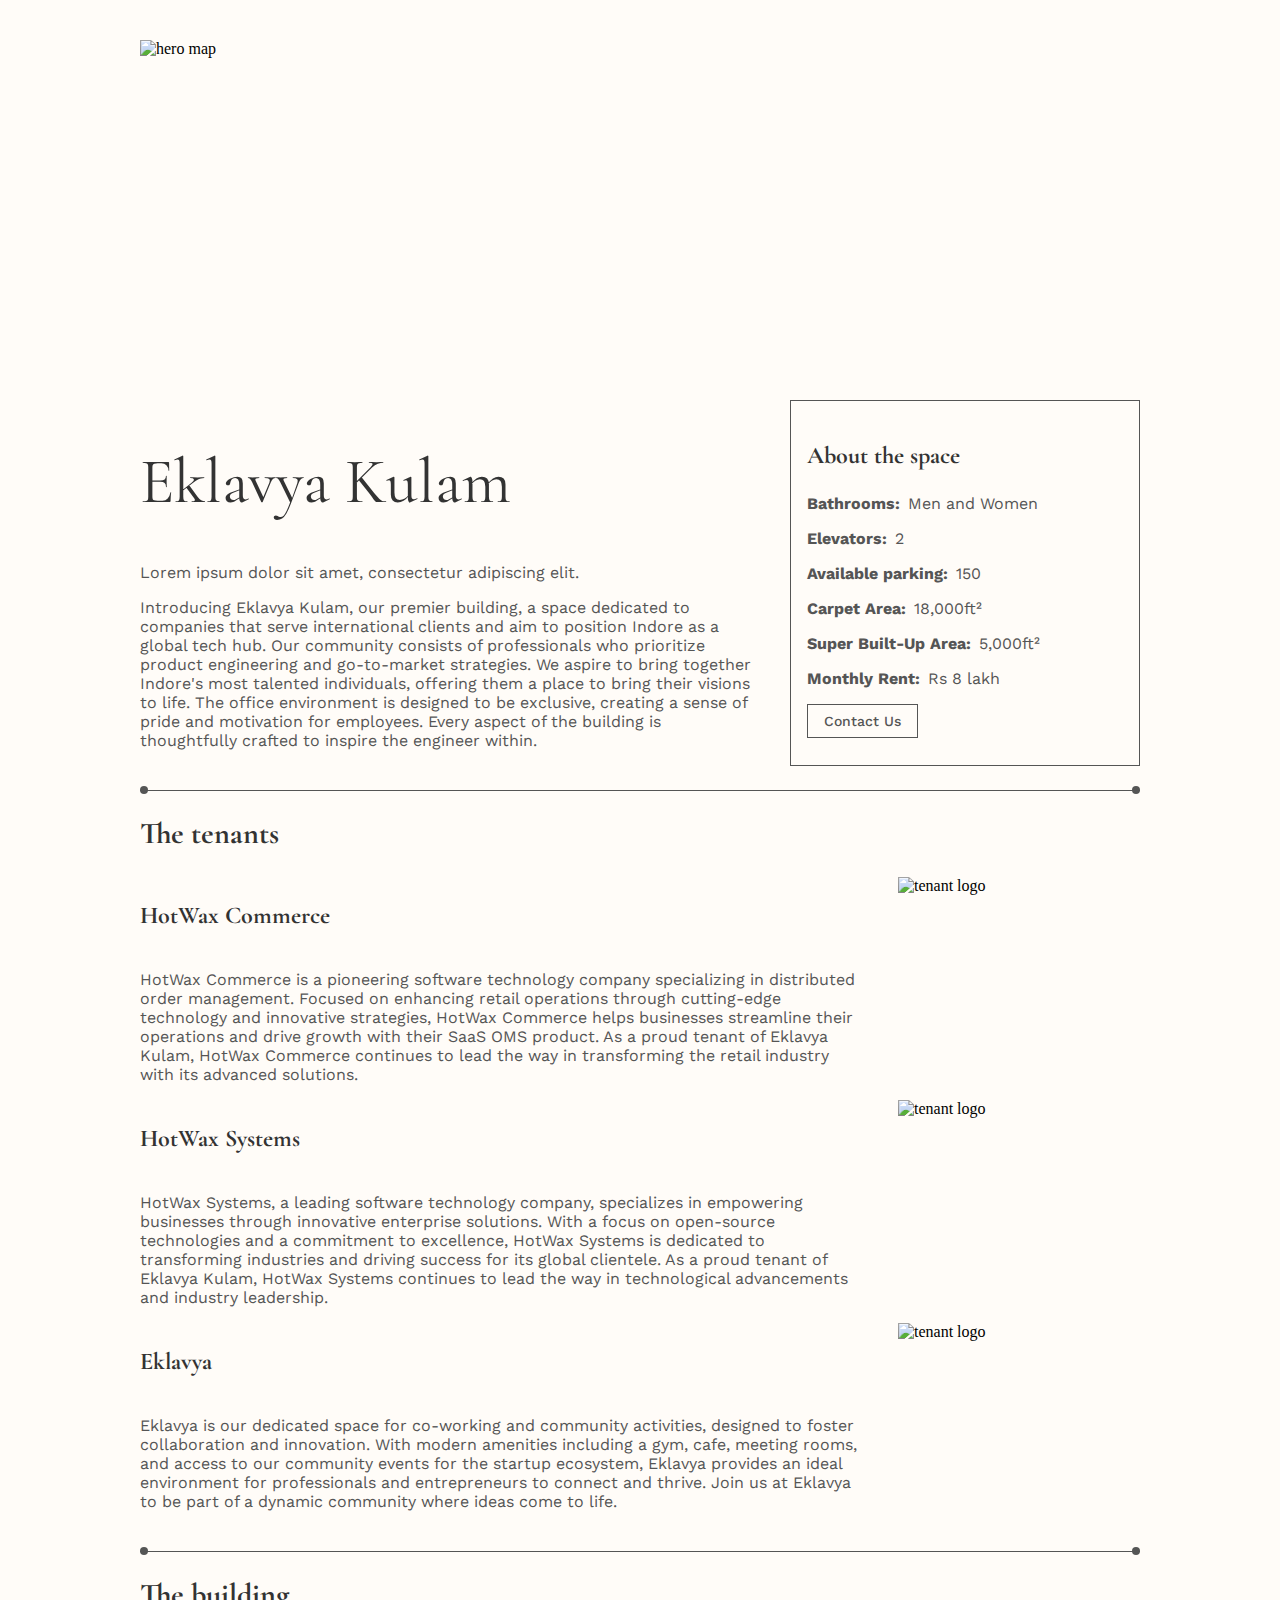
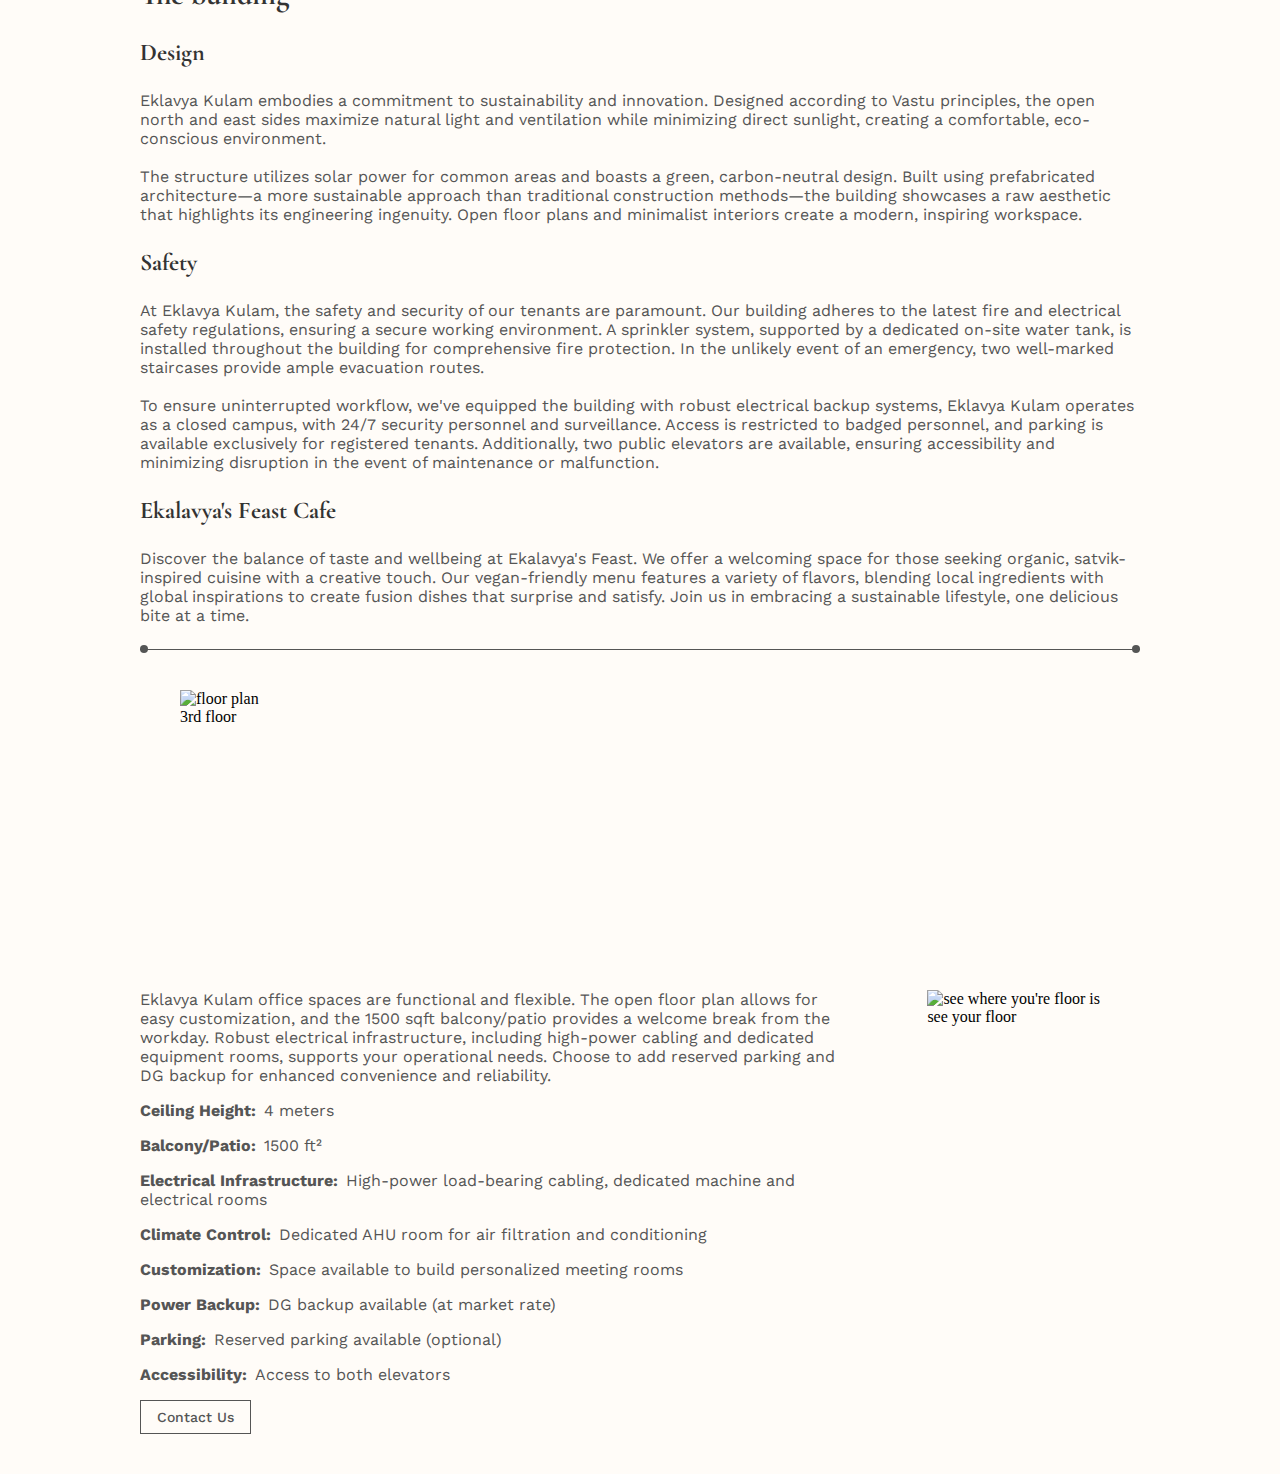
==== index/index.html @ 003e2fbb "add more content for floor plan" ====
<!DOCTYPE html>
<html lang="en">
<head>
  <meta charset="UTF-8">
  <meta name="viewport" content="width=device-width, initial-scale=1.0">
  <title>SP I.T.</title>

  <!-- Get custom fonts from Google -->
  <link rel="preconnect" href="https://fonts.gstatic.com">
  <link href="https://fonts.googleapis.com/css2?family=Cormorant+Garamond&family=Work+Sans:wght@300;400;500;700&display=swap" rel="stylesheet">
  
  <link rel="stylesheet" href="styles.css">

</head>

<body>
  <main>
    <div class="hero">
      <img src="" alt="hero map">
    </div>
    <div class="intro">
      <div class="about">
        <h1>Eklavya Kulam</h1>
        <p>Lorem ipsum dolor sit amet, consectetur adipiscing elit.</p>
        <p>
          Introducing Eklavya Kulam, our premier building, a space dedicated to companies that serve international clients and aim to position Indore as a global tech hub. Our community consists of professionals who prioritize product engineering and go-to-market strategies. We aspire to bring together Indore's most talented individuals, offering them a place to bring their visions to life. The office environment is designed to be exclusive, creating a sense of pride and motivation for employees. Every aspect of the building is thoughtfully crafted to inspire the engineer within.
        </p>
      </div>

      <div class="card">
        <h3>About the space</h3>
        <p class="key-value"><span>Bathrooms:</span>Men and Women</p>
        <p class="key-value"><span>Elevators:</span>2</p>
        <p class="key-value"><span>Available parking:</span>150</p>
        <p class="key-value"><span>Carpet Area:</span>18,000ft²</p>
        <p class="key-value"><span>Super Built-Up Area:</span>5,000ft²</p>
        <p class="key-value"><span>Monthly Rent:</span>Rs 8 lakh</p>

        <div class="button"><a href="">Contact Us</a></div>
      </div>
    </div>
    
    <hr class="divider">

    <h2>The tenants</h2>

    <div class="tenant">
      <h3>HotWax Commerce</h3>
      <p>HotWax Commerce is a pioneering software technology company specializing in distributed order management. Focused on enhancing retail operations through cutting-edge technology and innovative strategies, HotWax Commerce helps businesses streamline their operations and drive growth with their SaaS OMS product. As a proud tenant of Eklavya Kulam, HotWax Commerce continues to lead the way in transforming the retail industry with its advanced solutions.</p>
      <img src="" alt="tenant logo">
    </div>

    <div class="tenant">
      <h3>HotWax Systems</h3>
      <p>HotWax Systems, a leading software technology company, specializes in empowering businesses through innovative enterprise solutions. With a focus on open-source technologies and a commitment to excellence, HotWax Systems is dedicated to transforming industries and driving success for its global clientele. As a proud tenant of Eklavya Kulam, HotWax Systems continues to lead the way in technological advancements and industry leadership.</p>
      <img src="" alt="tenant logo">
    </div>

    <div class="tenant">
      <h3>Eklavya</h3>
      <p>Eklavya is our dedicated space for co-working and community activities, designed to foster collaboration and innovation. With modern amenities including a gym, cafe, meeting rooms, and access to our community events for the startup ecosystem, Eklavya provides an ideal environment for professionals and entrepreneurs to connect and thrive. Join us at Eklavya to be part of a dynamic community where ideas come to life.</p>
      <img src="" alt="tenant logo">
    </div>

    <hr class="divider">

    <h2>The building</h2>

    <div class="feature">
      <h3>Design</h3>
      <p>
        Eklavya Kulam embodies a commitment to sustainability and innovation. Designed according to Vastu principles, the open north and east sides maximize natural light and ventilation while minimizing direct sunlight, creating a comfortable, eco-conscious environment.
        <br>
        <br>
        The structure utilizes solar power for common areas and boasts a green, carbon-neutral design.  Built using prefabricated architecture—a more sustainable approach than traditional construction methods—the building showcases a raw aesthetic that highlights its engineering ingenuity. Open floor plans and minimalist interiors create a modern, inspiring workspace.
      </p>
    </div>

    <div class="feature">
      <h3>Safety</h3>
      <p>
        At Eklavya Kulam, the safety and security of our tenants are paramount. Our building adheres to the latest fire and electrical safety regulations, ensuring a secure working environment. A sprinkler system, supported by a dedicated on-site water tank, is installed throughout the building for comprehensive fire protection. In the unlikely event of an emergency, two well-marked staircases provide ample evacuation routes.
        <br>
        <br>
        To ensure uninterrupted workflow, we've equipped the building with robust electrical backup systems, Eklavya Kulam operates as a closed campus, with 24/7 security personnel and surveillance. Access is restricted to badged personnel, and parking is available exclusively for registered tenants. Additionally, two public elevators are available, ensuring accessibility and minimizing disruption in the event of maintenance or malfunction.
      </p>
    </div>

    <div class="feature">
      <h3>Ekalavya's Feast Cafe</h3>
      <p>
        Discover the balance of taste and wellbeing at Ekalavya's Feast. We offer a welcoming space for those seeking organic, satvik-inspired cuisine with a creative touch. Our vegan-friendly menu features a variety of flavors, blending local ingredients with global inspirations to create fusion dishes that surprise and satisfy. Join us in embracing a sustainable lifestyle, one delicious bite at a time.</p>
    </div>

    <hr class="divider">
    
    <div class="floor-details">
      <div class="floor-hero">
        <figure>
          <img src="" alt="floor plan"> 
          <figcaption>3rd floor</figcaption>
        </figure>
      </div>
  
      <div class="floor-about">
        <p>Eklavya Kulam office spaces are functional and flexible. The open floor plan allows for easy customization, and the 1500 sqft balcony/patio provides a welcome break from the workday. Robust electrical infrastructure, including high-power cabling and dedicated equipment rooms, supports your operational needs. Choose to add reserved parking and DG backup for enhanced convenience and reliability.</p>
        <p class="key-value"><span>Ceiling Height:</span>4 meters</p>
        <p class="key-value"><span>Balcony/Patio:</span>1500 ft²</p>
        <p class="key-value"><span>Electrical Infrastructure:</span>High-power load-bearing cabling, dedicated machine and electrical rooms</p>
        <p class="key-value"><span>Climate Control:</span>Dedicated AHU room for air filtration and conditioning</p>
        <p class="key-value"><span>Customization:</span>Space available to build personalized meeting rooms</p>
        <p class="key-value"><span>Power Backup:</span>DG backup available (at market rate)</p>
        <p class="key-value"><span>Parking:</span>Reserved parking available (optional)</p>
        <p class="key-value"><span>Accessibility:</span>Access to both elevators</p>
      </div>

      <div class="floor-cta">
        <div class="button">
          <a href="">Contact Us</a>
        </div>
      </div>

      <div class="floor-level">
        <figure>
          <img src="" alt="see where you're floor is">
          <figcaption>see your floor</figcaption>
        </figure>
      </div>
    </div>
  </main>
</body>
</html>
---- index/styles.css ----
:root {
    /* Define spacing variables */
    --spacer-xs: 8px;
    --spacer-sm: 16px;
    --spacer-md: 24px;
    --spacer-lg: 32px;
    --spacer-xl: 48px;

    --surface: #FFFCF8;
    --primary: #666666;
    --primary-shade: #444444;
    --text-heading: #333333;
    --text-body: #555555;

}

/* anchor reset */
a {
    text-decoration: none;
    /* Remove underline */
    color: inherit;
    /* Set color to inherit from parent */
    outline: none;
    /* Remove default focus outline */
}


body {
    background-color: var(--surface);
}

main {
    max-width: 1000px;
    margin: auto;
    padding: var(--spacer-lg);
}

/* Heading 1 */
h1 {
    font-family: 'Cormorant Garamond', serif;
    font-size: 36px;
    font-weight: 400;
    color: var(--text-heading);
}

/* Heading 2 */
h2 {
    font-family: 'Cormorant Garamond', serif;
    font-size: 30px;
    font-weight: bold;
    color: var(--text-heading);
}

/* Heading 3 */
h3 {
    font-family: 'Cormorant Garamond', serif;
    font-size: 24px;
    font-weight: bold;
    color: var(--text-heading);
}

/* Paragraph */
p {
    font-family: 'Work Sans', sans-serif;
    font-size: 16px;
    font-weight: 400;
    color: var(--text-body);
}

.key-value span {
    font-weight: bold;
    margin-inline-end: var(--spacer-xs);
}

.divider {
    margin: 0; /* Remove default margin */
    padding: 0; /* Remove default padding */
    border: none; /* Remove default border */
    height: .5px; /* Set a default height */
    background-color: var(--text-body); /* Set a default background color */
    color: var(--text-body);
    position: relative;
    overflow: visible;
    margin: var(--spacer-md) 0;
}

.divider::after, .divider::before {
    content:"";
    display: inline;
    width: 8px;
    height: 8px;
    background-color: var(--text-body);
    border-radius: 4px;
    position: absolute;
    top: -4px;
}

.divider::after {
    right: 0px;
}

/* Button */
.button {
    font-family: 'Work Sans', sans-serif;
    font-size: 14px;
    font-weight: 500;
    color: var(--text-body);

    display: inline-block;
    padding: var(--spacer-xs) var(--spacer-sm);
    border: .5px solid var(--text-body);
    cursor: pointer;
    transition: background-color 0.3s ease, color 0.3s ease;
}

.button:hover {
    color: var(--surface);
    background-color: var(--text-body);
}

/* Card */
.card {
    padding: var(--spacer-sm);
    border: .5px solid var(--text-body);
}

.hero {
    height: 40vh;
    width: 100%;
}

.intro {
    display: grid;
    gap: 0 var(--spacer-lg);
    grid-template-columns: 2fr minmax(350px, 1fr);
}

.intro .about {
    grid-column: 1/2;
}

.intro h1 {
    font-size: 64px;
}

.tenant {
    display: grid;
    gap: 0 var(--spacer-lg);
    grid-template-columns: 3fr minmax(100px, 1fr);
}

.tenant img {
    grid-column: 2/3;
    grid-row: 1/3;
}

.floor-details {
    display: grid;
    gap: 0 var(--spacer-lg);
    grid-template-areas: "hero hero" 
                         "about image"
                         "cta image";
}

.floor-hero {
    grid-area: hero;
    height: 300px;
    width: 100%;
}

.floor-about {
    grid-area: about;
}

.floor-cta {
    grid-area: cta;
}

.floor-level {
    grid-area: image;
}
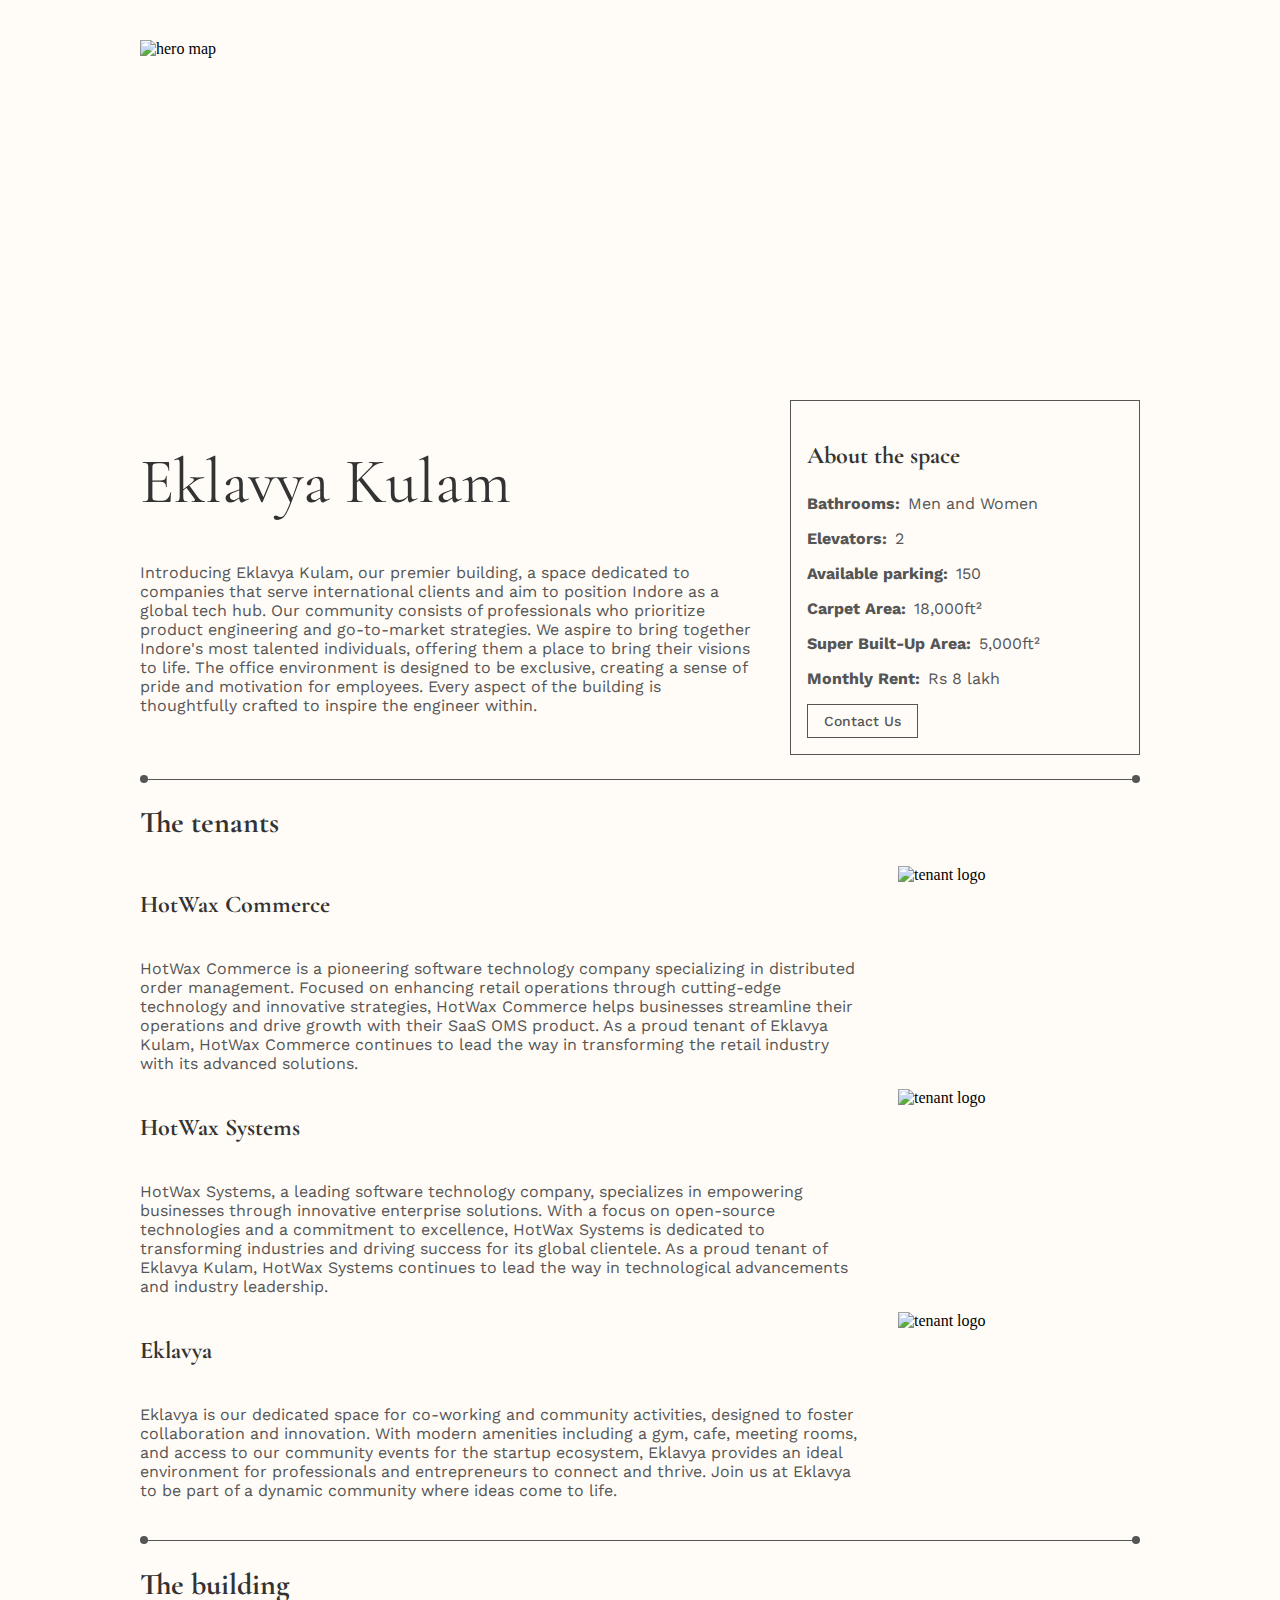
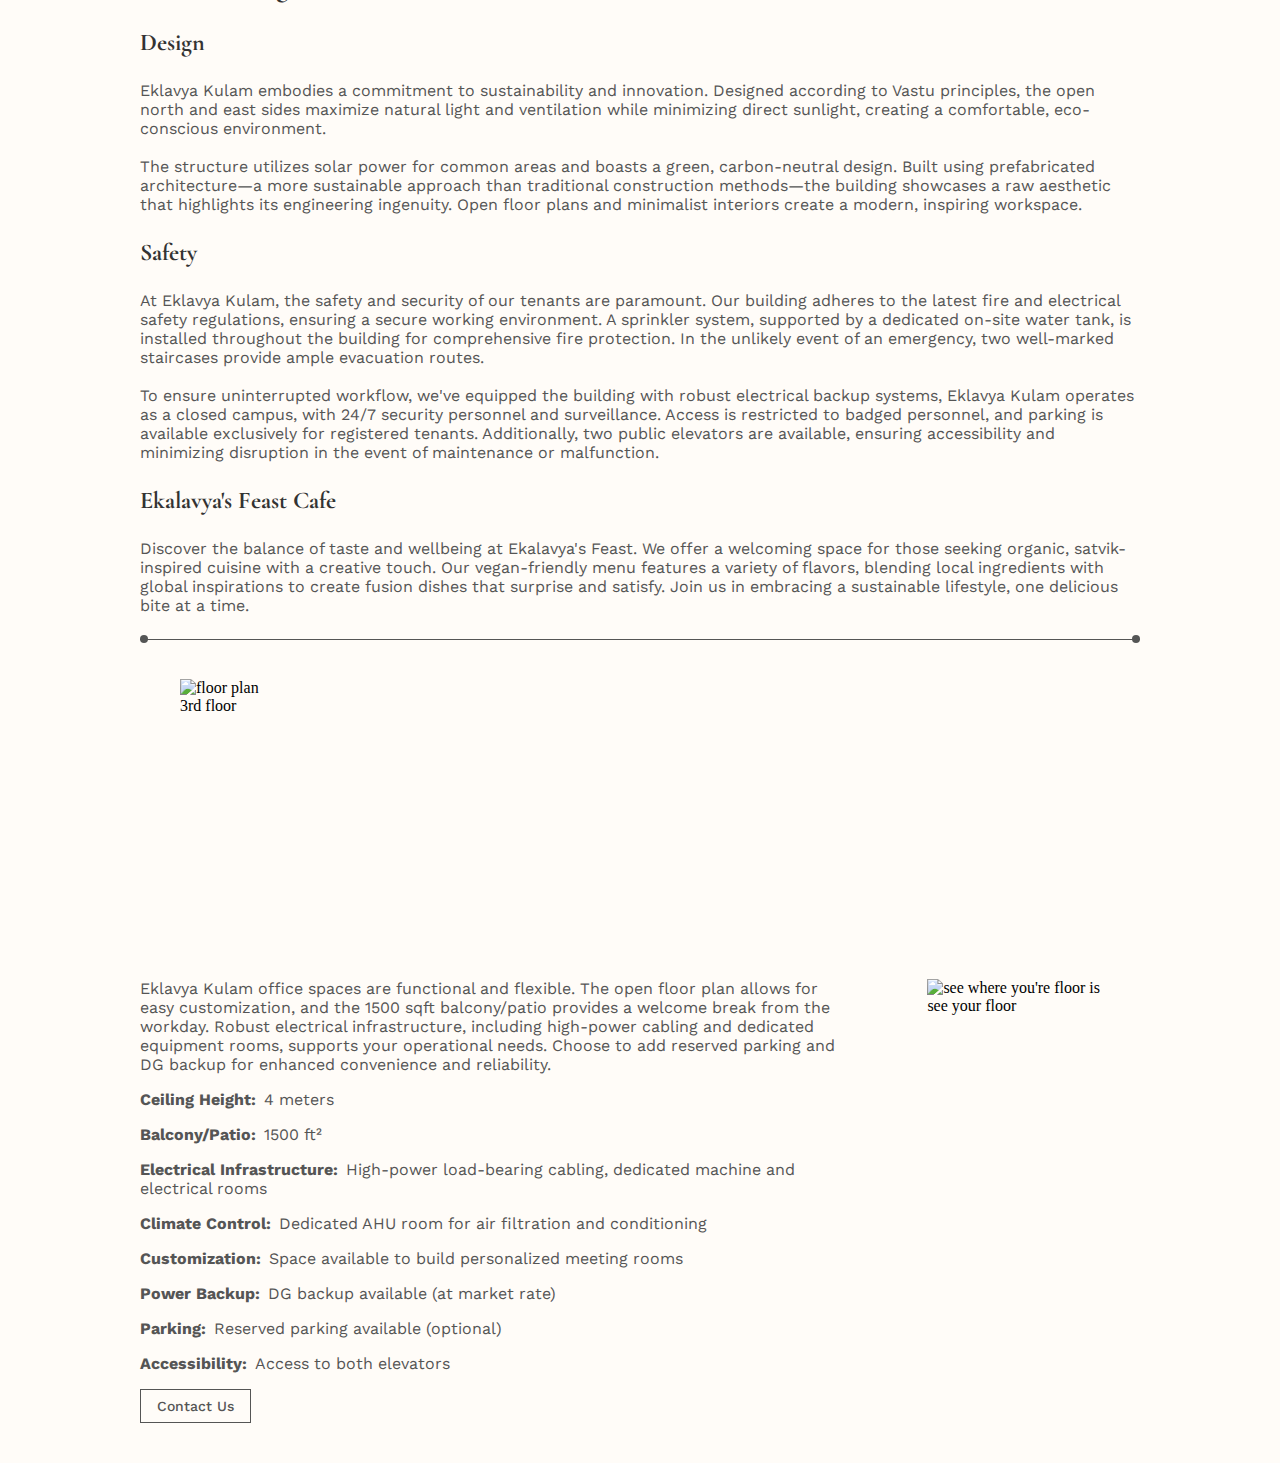
==== commit c6ff6717: "Update title" ====
--- a/index/index.html
+++ b/index/index.html
@@ -3,7 +3,7 @@
 <head>
   <meta charset="UTF-8">
   <meta name="viewport" content="width=device-width, initial-scale=1.0">
-  <title>SP I.T.</title>
+  <title>Eklavya Kulam - I.T. Park Indore</title>
 
   <!-- Get custom fonts from Google -->
   <link rel="preconnect" href="https://fonts.gstatic.com">
@@ -21,7 +21,6 @@
     <div class="intro">
       <div class="about">
         <h1>Eklavya Kulam</h1>
-        <p>Lorem ipsum dolor sit amet, consectetur adipiscing elit.</p>
         <p>
           Introducing Eklavya Kulam, our premier building, a space dedicated to companies that serve international clients and aim to position Indore as a global tech hub. Our community consists of professionals who prioritize product engineering and go-to-market strategies. We aspire to bring together Indore's most talented individuals, offering them a place to bring their visions to life. The office environment is designed to be exclusive, creating a sense of pride and motivation for employees. Every aspect of the building is thoughtfully crafted to inspire the engineer within.
         </p>
@@ -129,4 +128,4 @@
     </div>
   </main>
 </body>
-</html>+</html>
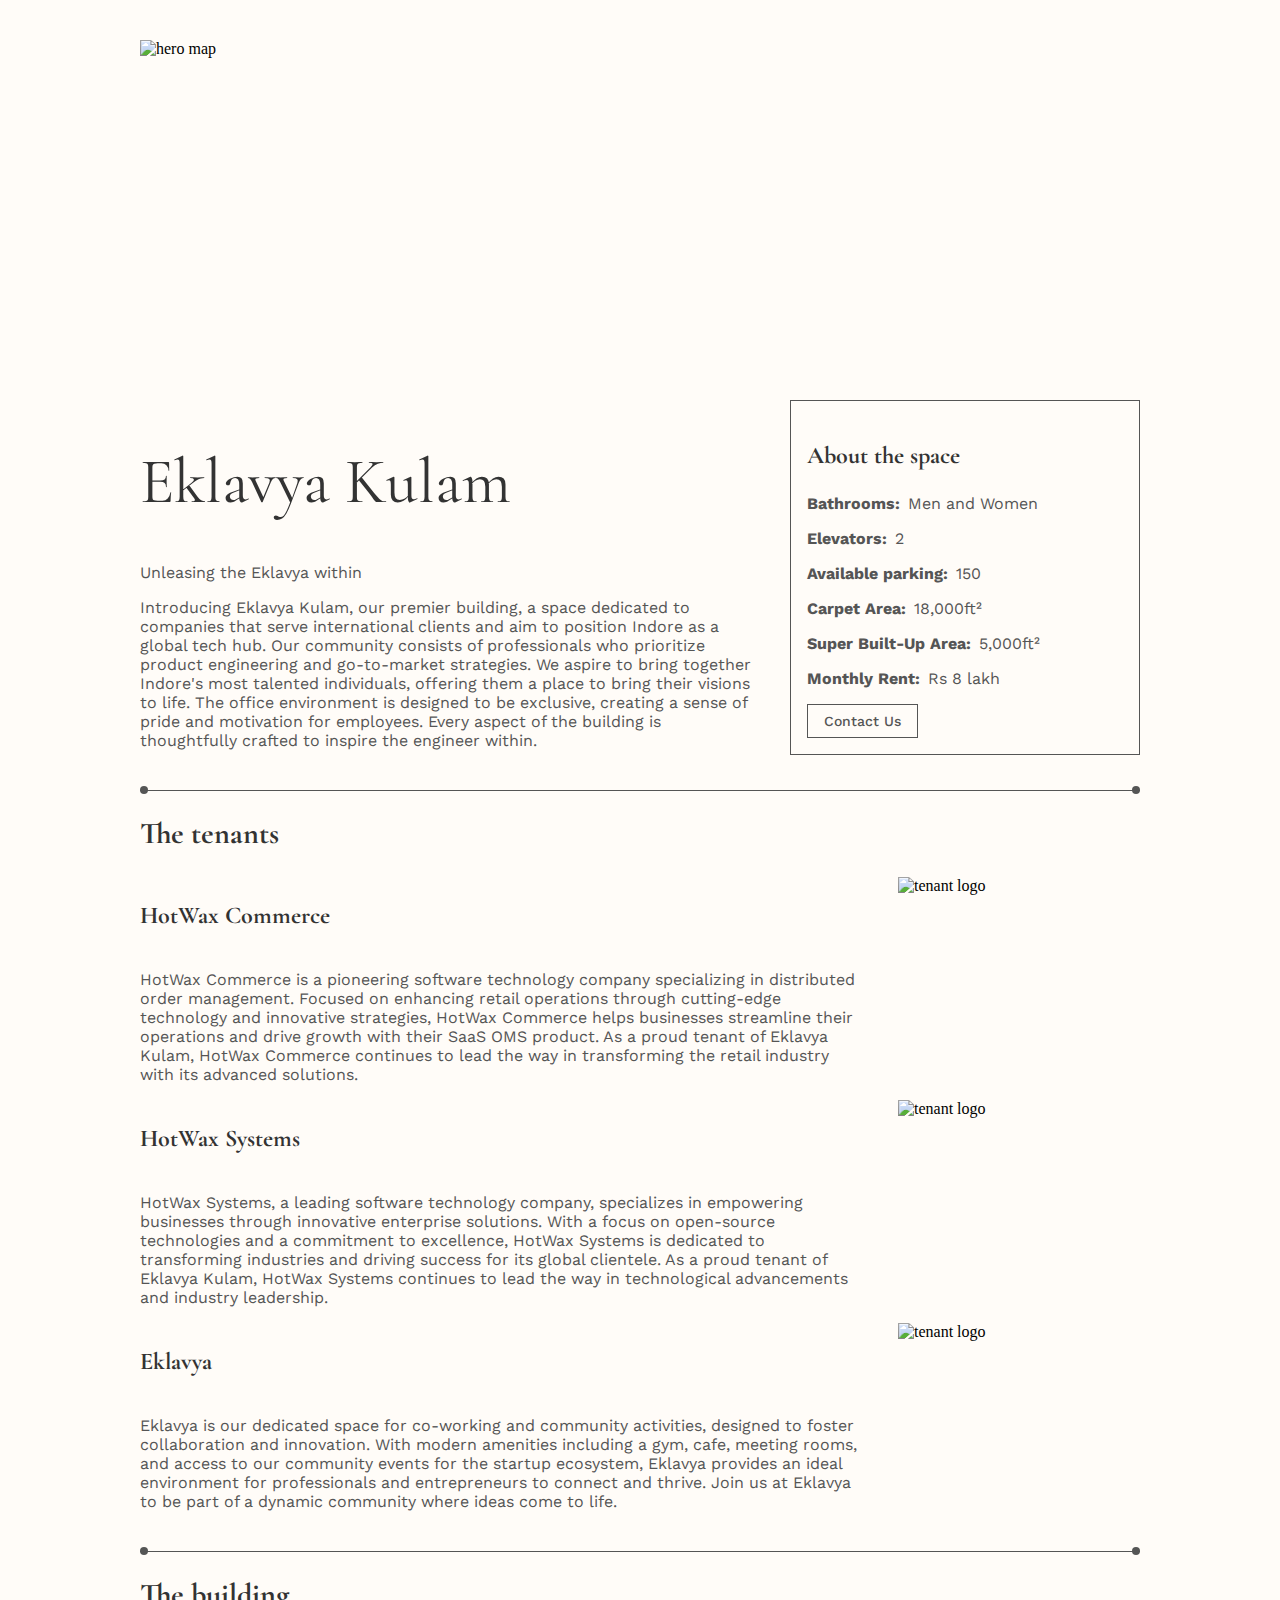
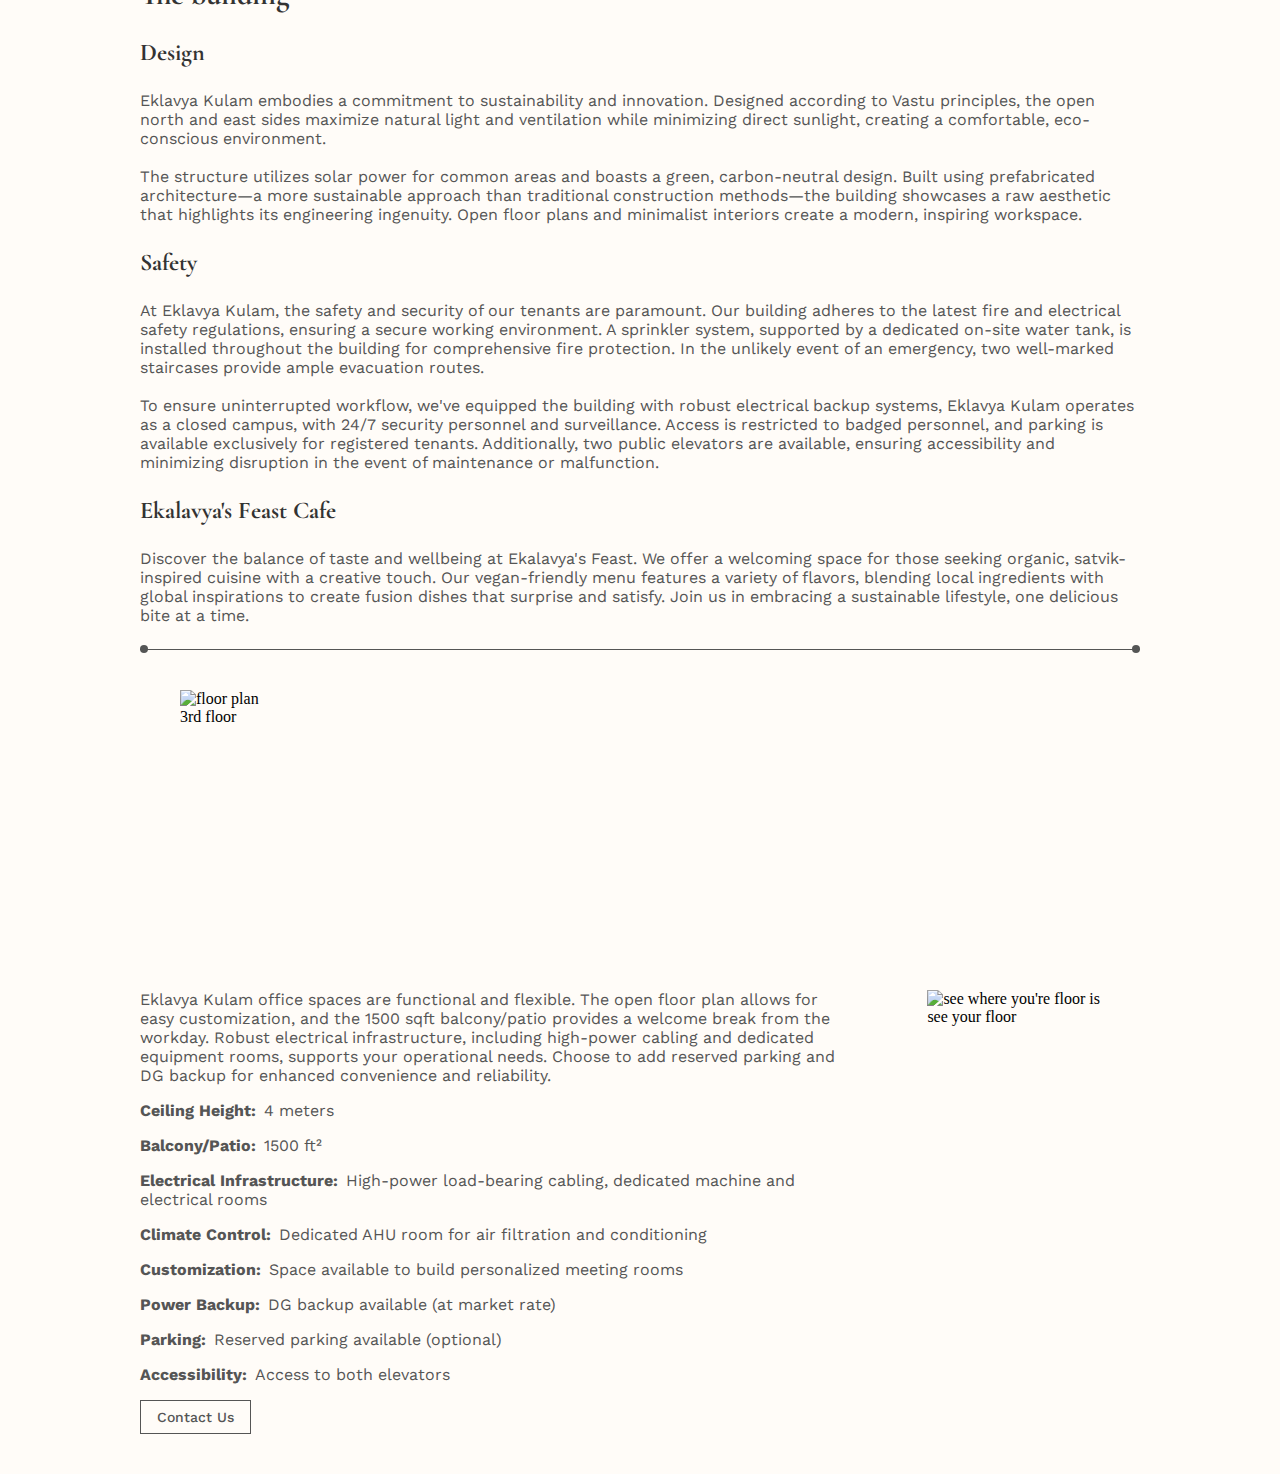
==== commit be470a16: "add mobile responsiveness" ====
--- a/index/index.html
+++ b/index/index.html
@@ -21,6 +21,7 @@
     <div class="intro">
       <div class="about">
         <h1>Eklavya Kulam</h1>
+        <p>Unleasing the Eklavya within</p>
         <p>
           Introducing Eklavya Kulam, our premier building, a space dedicated to companies that serve international clients and aim to position Indore as a global tech hub. Our community consists of professionals who prioritize product engineering and go-to-market strategies. We aspire to bring together Indore's most talented individuals, offering them a place to bring their visions to life. The office environment is designed to be exclusive, creating a sense of pride and motivation for employees. Every aspect of the building is thoughtfully crafted to inspire the engineer within.
         </p>
@@ -44,21 +45,21 @@
     <h2>The tenants</h2>
 
     <div class="tenant">
+      <img src="" alt="tenant logo">
       <h3>HotWax Commerce</h3>
       <p>HotWax Commerce is a pioneering software technology company specializing in distributed order management. Focused on enhancing retail operations through cutting-edge technology and innovative strategies, HotWax Commerce helps businesses streamline their operations and drive growth with their SaaS OMS product. As a proud tenant of Eklavya Kulam, HotWax Commerce continues to lead the way in transforming the retail industry with its advanced solutions.</p>
-      <img src="" alt="tenant logo">
     </div>
 
     <div class="tenant">
+      <img src="" alt="tenant logo">
       <h3>HotWax Systems</h3>
       <p>HotWax Systems, a leading software technology company, specializes in empowering businesses through innovative enterprise solutions. With a focus on open-source technologies and a commitment to excellence, HotWax Systems is dedicated to transforming industries and driving success for its global clientele. As a proud tenant of Eklavya Kulam, HotWax Systems continues to lead the way in technological advancements and industry leadership.</p>
-      <img src="" alt="tenant logo">
     </div>
 
     <div class="tenant">
+      <img src="" alt="tenant logo">
       <h3>Eklavya</h3>
       <p>Eklavya is our dedicated space for co-working and community activities, designed to foster collaboration and innovation. With modern amenities including a gym, cafe, meeting rooms, and access to our community events for the startup ecosystem, Eklavya provides an ideal environment for professionals and entrepreneurs to connect and thrive. Join us at Eklavya to be part of a dynamic community where ideas come to life.</p>
-      <img src="" alt="tenant logo">
     </div>
 
     <hr class="divider">
--- a/index/styles.css
+++ b/index/styles.css
@@ -120,6 +120,7 @@
 
 /* Card */
 .card {
+    align-self: start;
     padding: var(--spacer-sm);
     border: .5px solid var(--text-body);
 }
@@ -178,4 +179,27 @@
 
 .floor-level {
     grid-area: image;
+}
+
+@media (max-width: 768px) {
+    .intro {
+        display: block;
+    }
+
+    .tenant {
+        display: inline;
+        margin-bottom: var(--spacer-md);
+    }
+
+    .tenant img {
+        float: right;
+    }
+
+    .floor-details {
+        grid-template-areas: "hero"
+                             "about"
+                             "image"
+                             "cta"
+
+    }
 }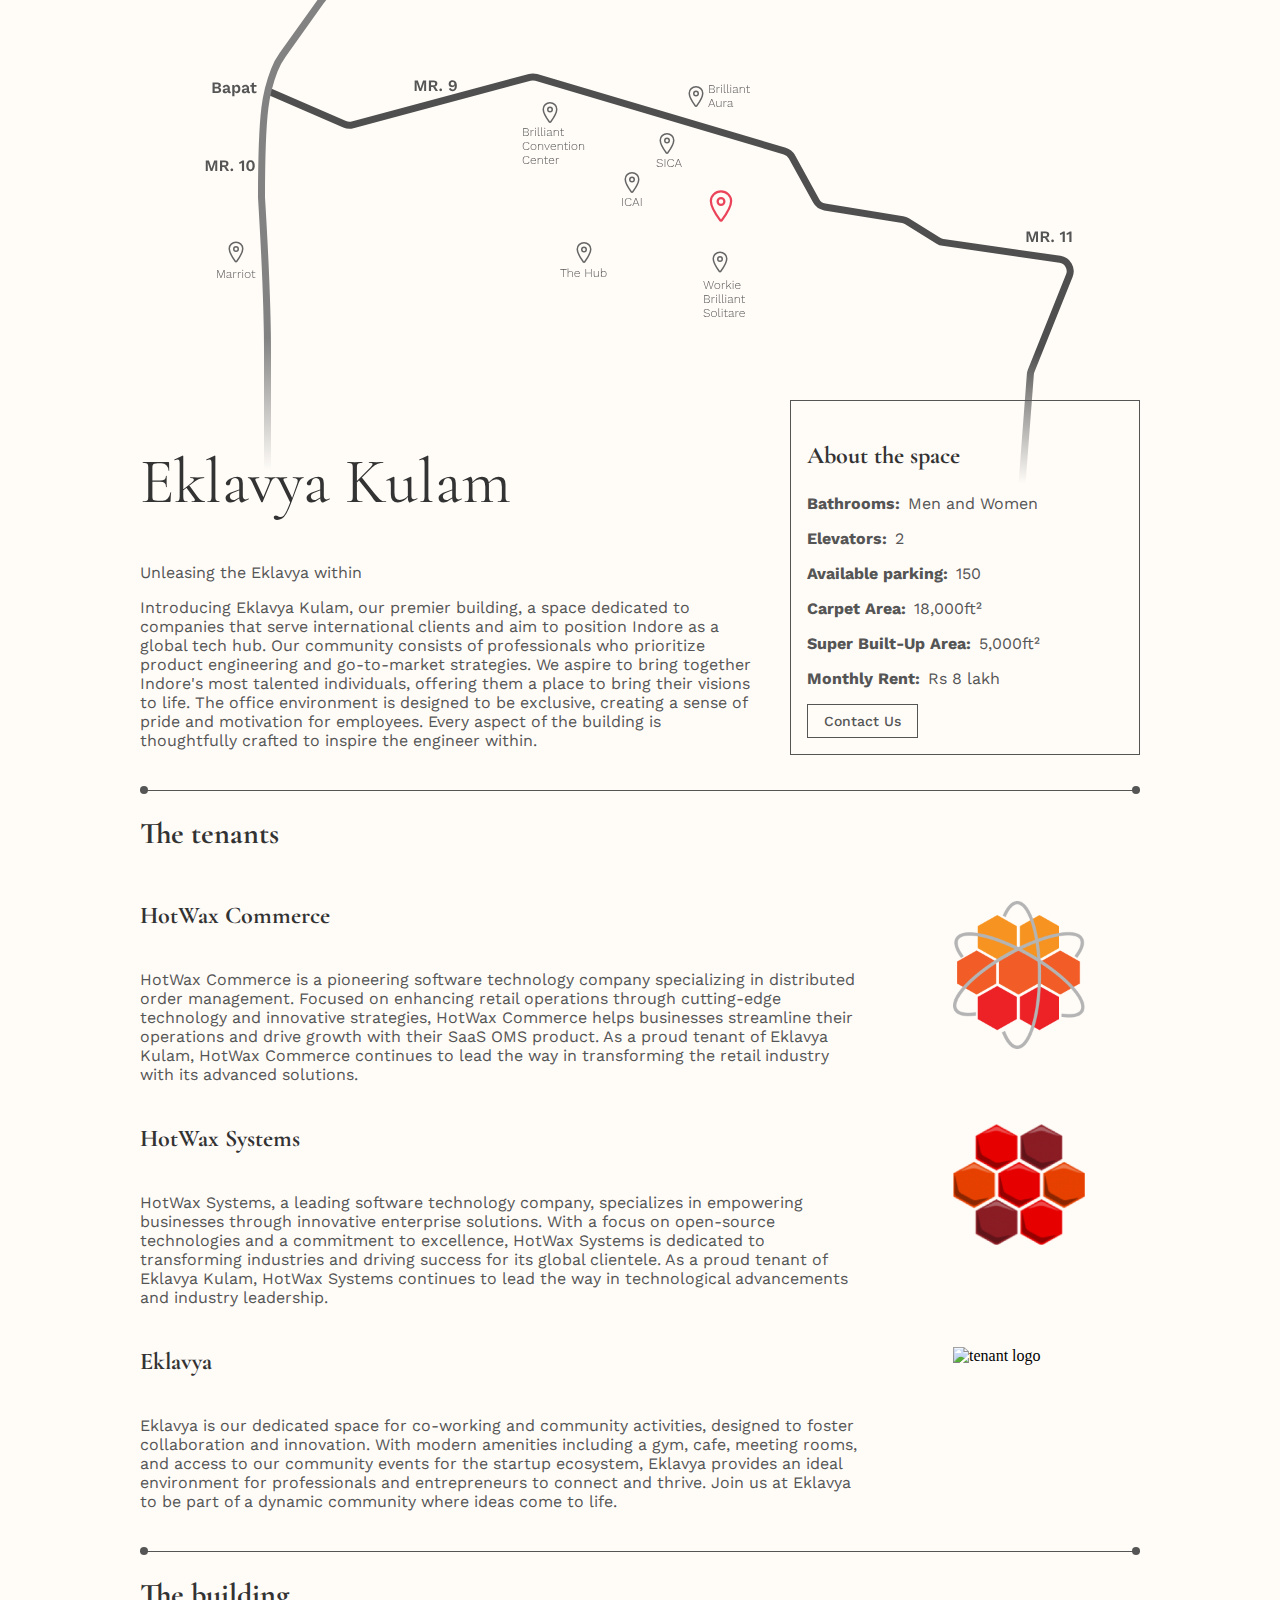
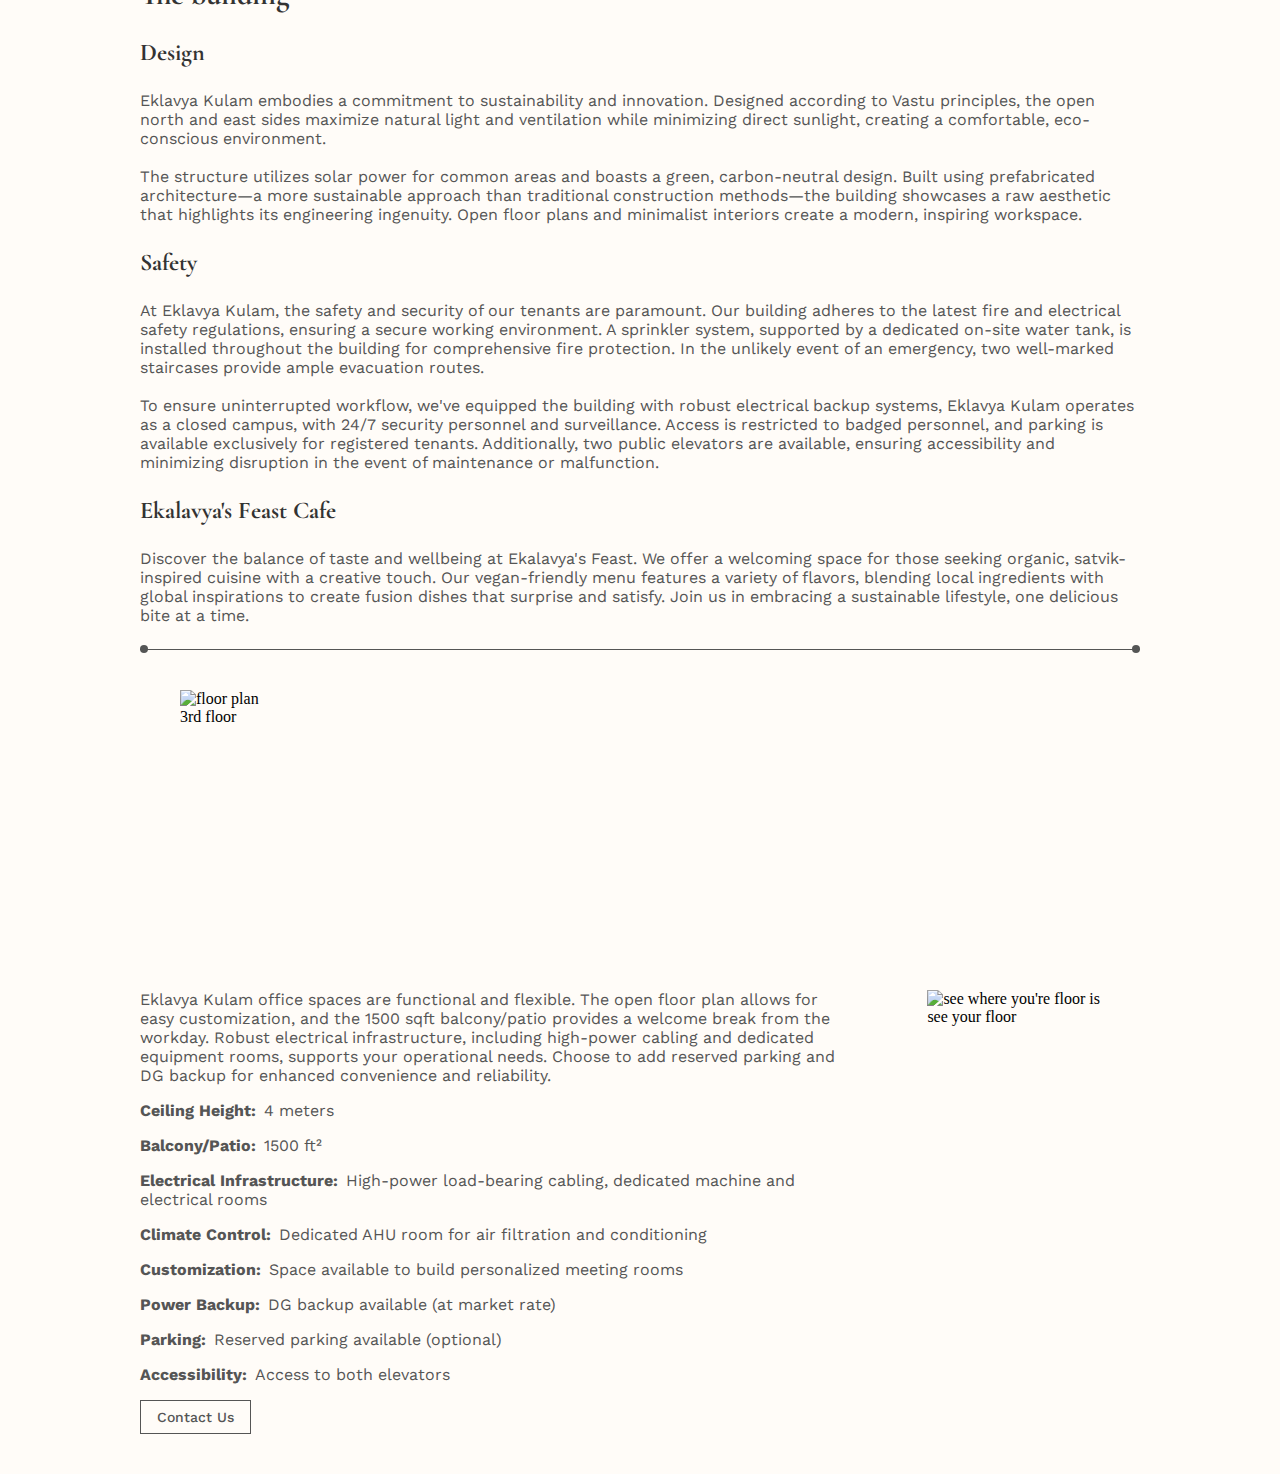
==== commit a73f244a: "add images" ====
--- a/index/index.html
+++ b/index/index.html
@@ -15,10 +15,13 @@
 
 <body>
   <main>
-    <div class="hero">
-      <img src="" alt="hero map">
-    </div>
     <div class="intro">
+      <div class="hero">
+        <img src="../assets/hero.svg" alt="hero map">
+      </div>
+
+      <div id="gradiant"></div>
+      
       <div class="about">
         <h1>Eklavya Kulam</h1>
         <p>Unleasing the Eklavya within</p>
@@ -45,13 +48,13 @@
     <h2>The tenants</h2>
 
     <div class="tenant">
-      <img src="" alt="tenant logo">
+      <img src="../assets/commerce_logo.png" alt="tenant logo">
       <h3>HotWax Commerce</h3>
       <p>HotWax Commerce is a pioneering software technology company specializing in distributed order management. Focused on enhancing retail operations through cutting-edge technology and innovative strategies, HotWax Commerce helps businesses streamline their operations and drive growth with their SaaS OMS product. As a proud tenant of Eklavya Kulam, HotWax Commerce continues to lead the way in transforming the retail industry with its advanced solutions.</p>
     </div>
 
     <div class="tenant">
-      <img src="" alt="tenant logo">
+      <img src="../assets/systems_logo.png" alt="tenant logo">
       <h3>HotWax Systems</h3>
       <p>HotWax Systems, a leading software technology company, specializes in empowering businesses through innovative enterprise solutions. With a focus on open-source technologies and a commitment to excellence, HotWax Systems is dedicated to transforming industries and driving success for its global clientele. As a proud tenant of Eklavya Kulam, HotWax Systems continues to lead the way in technological advancements and industry leadership.</p>
     </div>
--- a/index/styles.css
+++ b/index/styles.css
@@ -27,12 +27,13 @@
 
 body {
     background-color: var(--surface);
+    margin-top: 0;
 }
 
 main {
     max-width: 1000px;
     margin: auto;
-    padding: var(--spacer-lg);
+    padding: 0 var(--spacer-lg) var(--spacer-lg);
 }
 
 /* Heading 1 */
@@ -125,23 +126,41 @@
     border: .5px solid var(--text-body);
 }
 
-.hero {
-    height: 40vh;
-    width: 100%;
-}
-
 .intro {
     display: grid;
     gap: 0 var(--spacer-lg);
     grid-template-columns: 2fr minmax(350px, 1fr);
+    grid-template-rows: 400px;
+}
+
+.hero {
+    grid-column: 1 / 3;
+    grid-row: 1 / 3;
+
+    height: 40vh;
+    width: 100%;
+    text-align: center;
 }
 
 .intro .about {
-    grid-column: 1/2;
-}
-
-.intro h1 {
+    grid-column: 1 / 2;
+    grid-row: 2 / 3;
+}
+
+.about h1 {
     font-size: 64px;
+}
+
+#gradiant {
+    grid-column: 1 / -1;
+    grid-row: 1 / 3;
+
+    background: linear-gradient(181deg, rgba(255, 255, 255, 0.00) 45%, var(--surface) 62%);
+}
+
+.intro .card {
+    grid-row: 2 / 3;
+    grid-column: 2 / 3;
 }
 
 .tenant {
@@ -153,6 +172,9 @@
 .tenant img {
     grid-column: 2/3;
     grid-row: 1/3;
+    width: 132px;
+    justify-self: center;
+    padding: var(--spacer-md);
 }
 
 .floor-details {
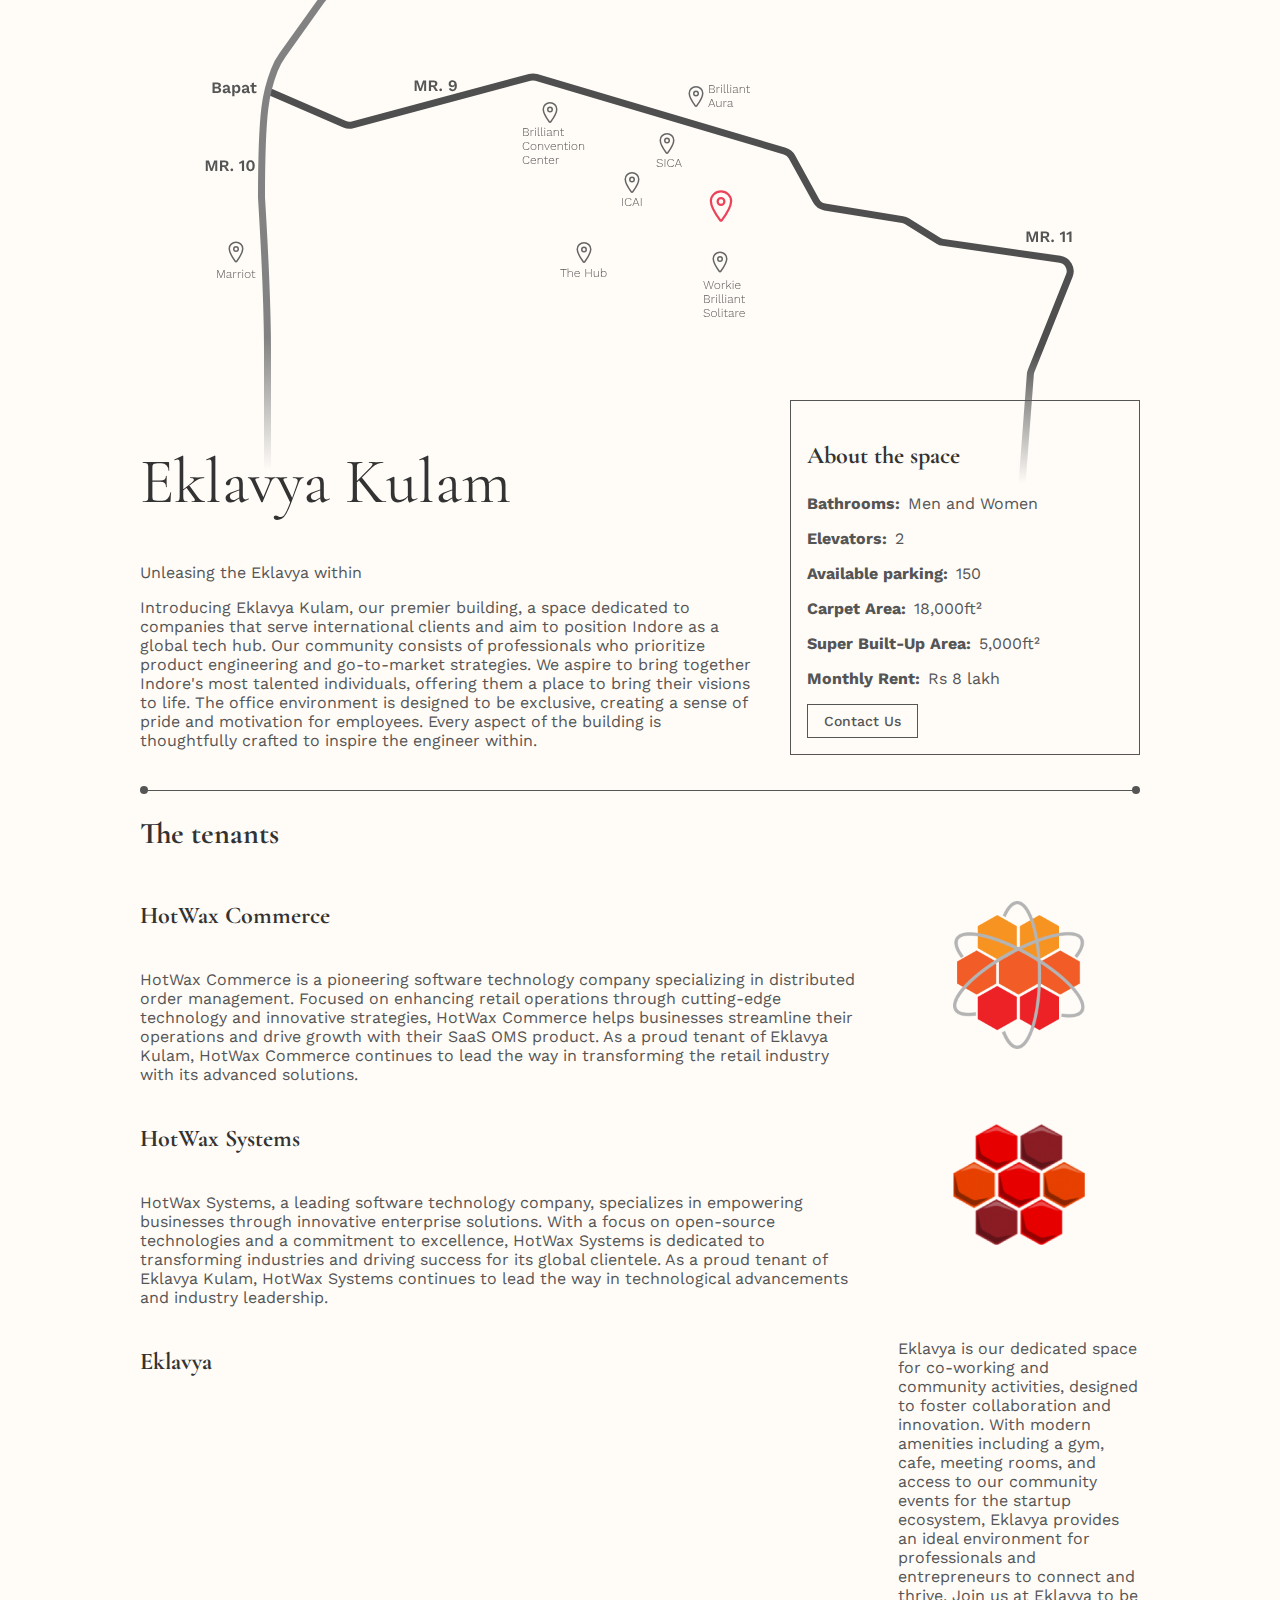
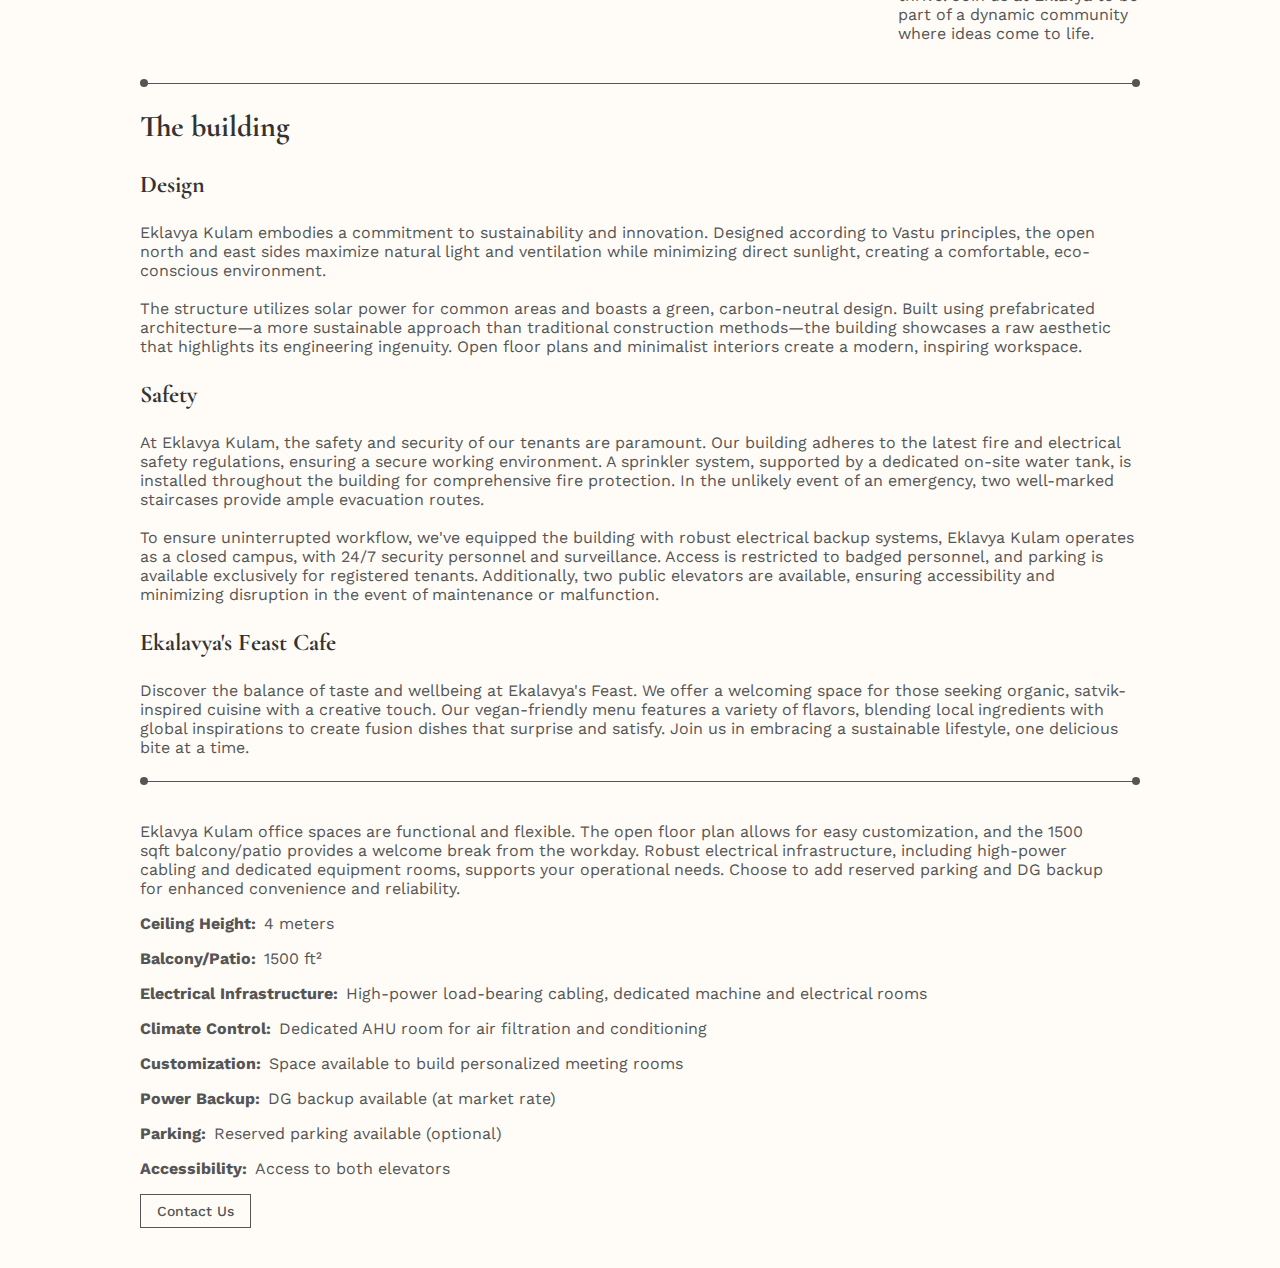
==== commit 6ee127d9: "comment unused image slots" ====
--- a/index/index.html
+++ b/index/index.html
@@ -60,7 +60,7 @@
     </div>
 
     <div class="tenant">
-      <img src="" alt="tenant logo">
+      <!-- <img src="" alt="tenant logo"> -->
       <h3>Eklavya</h3>
       <p>Eklavya is our dedicated space for co-working and community activities, designed to foster collaboration and innovation. With modern amenities including a gym, cafe, meeting rooms, and access to our community events for the startup ecosystem, Eklavya provides an ideal environment for professionals and entrepreneurs to connect and thrive. Join us at Eklavya to be part of a dynamic community where ideas come to life.</p>
     </div>
@@ -98,12 +98,12 @@
     <hr class="divider">
     
     <div class="floor-details">
-      <div class="floor-hero">
+      <!-- <div class="floor-hero">
         <figure>
           <img src="" alt="floor plan"> 
           <figcaption>3rd floor</figcaption>
         </figure>
-      </div>
+      </div> -->
   
       <div class="floor-about">
         <p>Eklavya Kulam office spaces are functional and flexible. The open floor plan allows for easy customization, and the 1500 sqft balcony/patio provides a welcome break from the workday. Robust electrical infrastructure, including high-power cabling and dedicated equipment rooms, supports your operational needs. Choose to add reserved parking and DG backup for enhanced convenience and reliability.</p>
@@ -124,10 +124,10 @@
       </div>
 
       <div class="floor-level">
-        <figure>
+        <!-- <figure>
           <img src="" alt="see where you're floor is">
           <figcaption>see your floor</figcaption>
-        </figure>
+        </figure> -->
       </div>
     </div>
   </main>
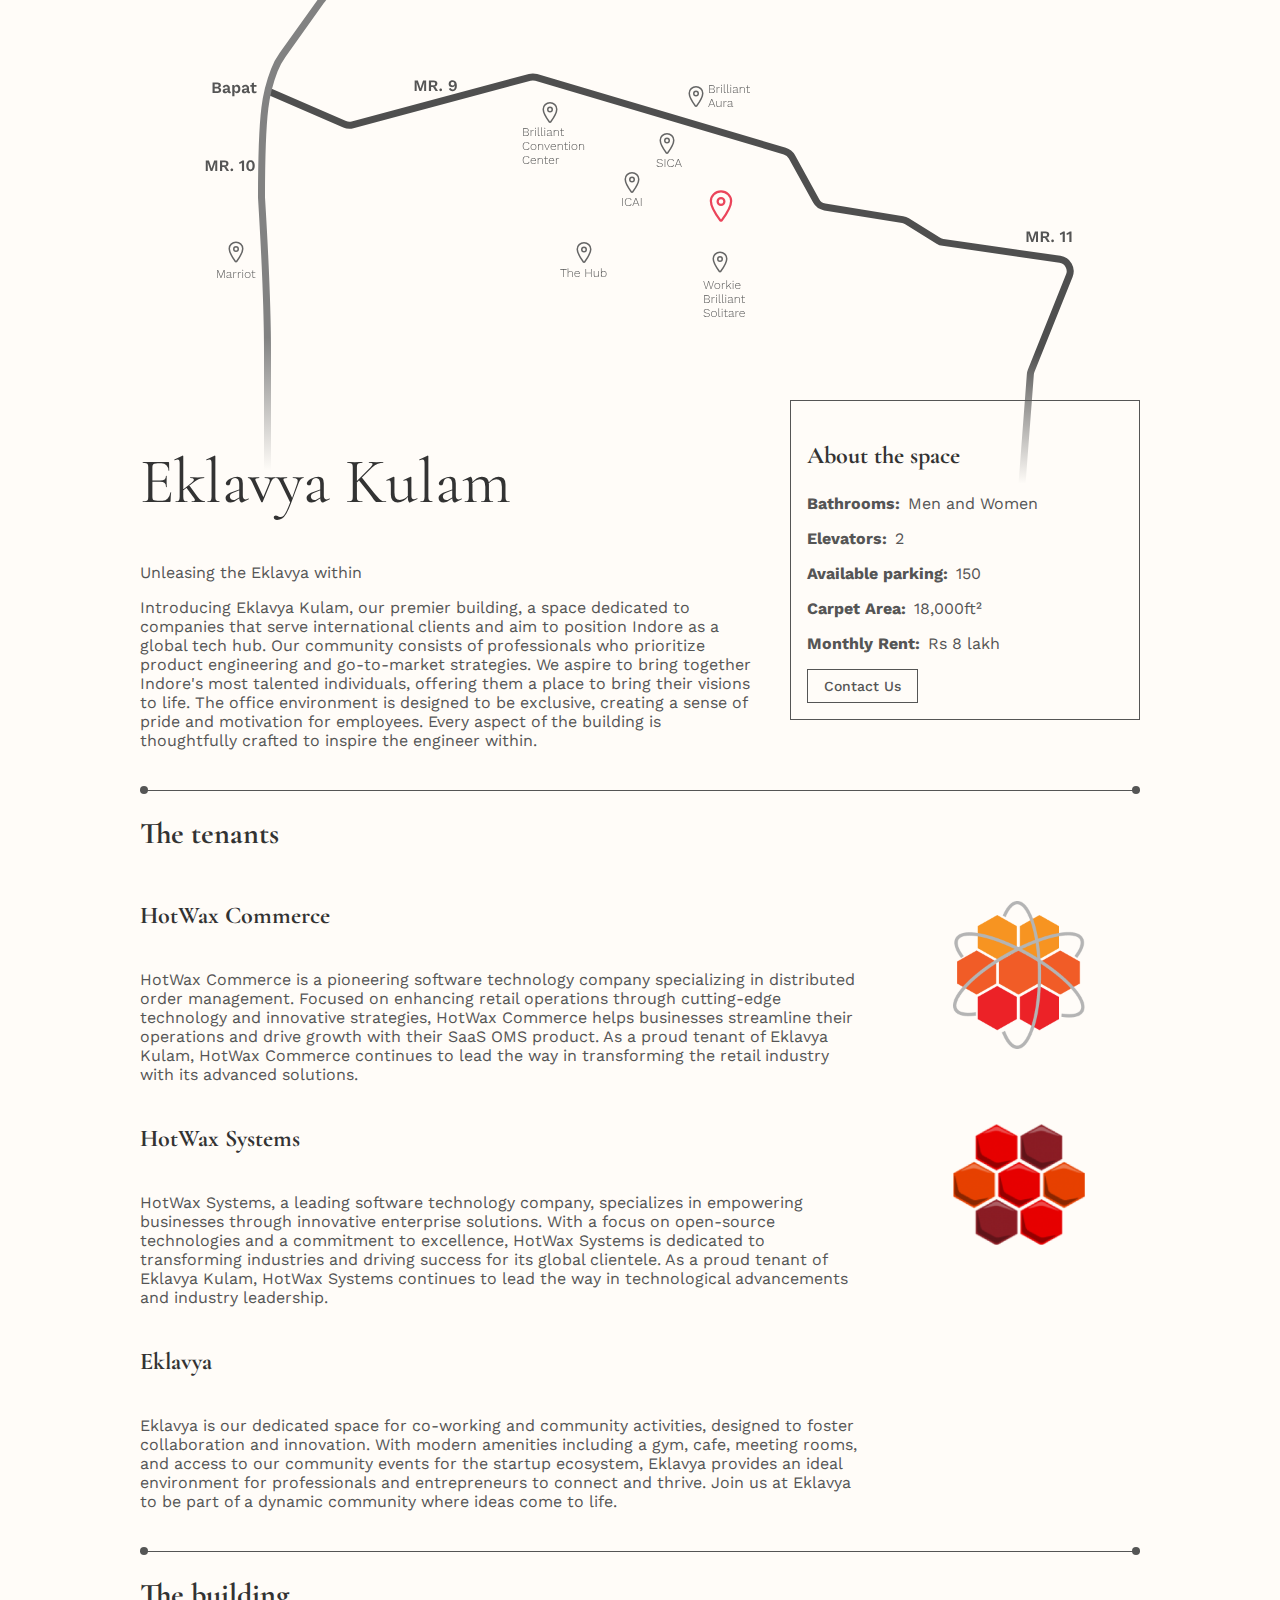
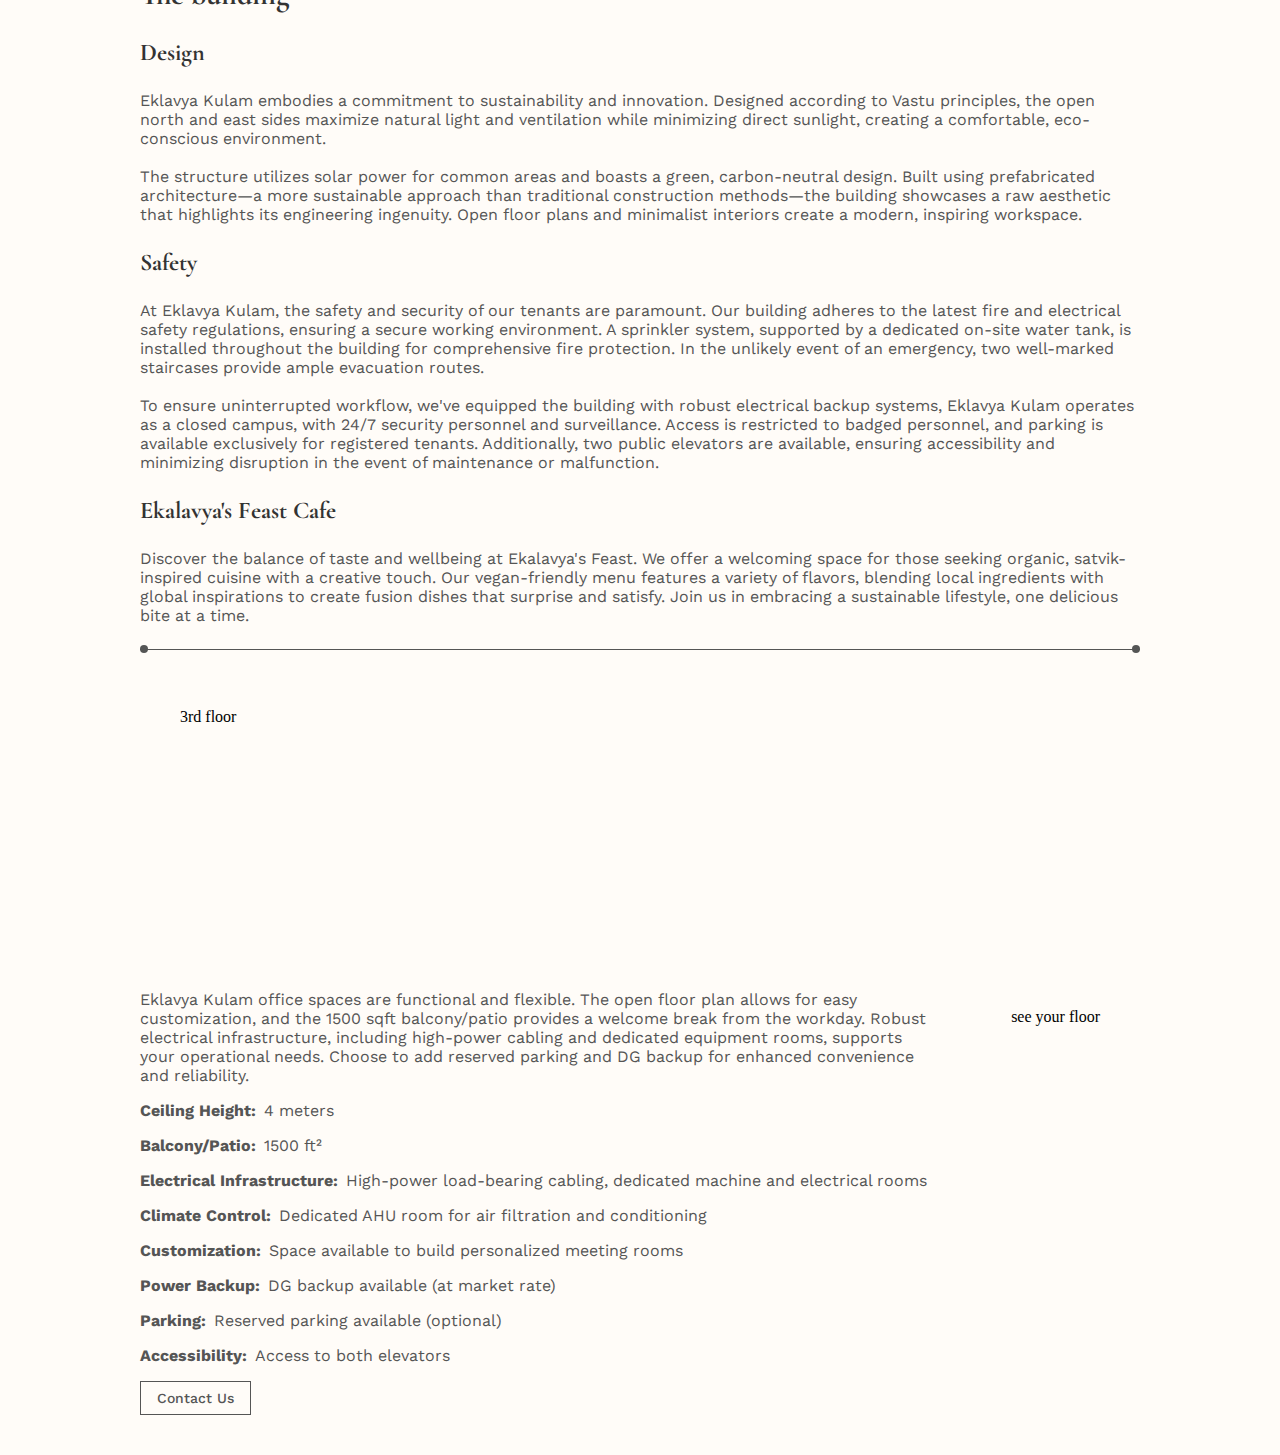
==== commit 767112cf: "add spacers back" ====
--- a/index/index.html
+++ b/index/index.html
@@ -36,7 +36,6 @@
         <p class="key-value"><span>Elevators:</span>2</p>
         <p class="key-value"><span>Available parking:</span>150</p>
         <p class="key-value"><span>Carpet Area:</span>18,000ft²</p>
-        <p class="key-value"><span>Super Built-Up Area:</span>5,000ft²</p>
         <p class="key-value"><span>Monthly Rent:</span>Rs 8 lakh</p>
 
         <div class="button"><a href="">Contact Us</a></div>
@@ -60,7 +59,7 @@
     </div>
 
     <div class="tenant">
-      <!-- <img src="" alt="tenant logo"> -->
+      <img src="" alt="">
       <h3>Eklavya</h3>
       <p>Eklavya is our dedicated space for co-working and community activities, designed to foster collaboration and innovation. With modern amenities including a gym, cafe, meeting rooms, and access to our community events for the startup ecosystem, Eklavya provides an ideal environment for professionals and entrepreneurs to connect and thrive. Join us at Eklavya to be part of a dynamic community where ideas come to life.</p>
     </div>
@@ -98,12 +97,12 @@
     <hr class="divider">
     
     <div class="floor-details">
-      <!-- <div class="floor-hero">
+      <div class="floor-hero">
         <figure>
-          <img src="" alt="floor plan"> 
+          <img src="" alt=""> 
           <figcaption>3rd floor</figcaption>
         </figure>
-      </div> -->
+      </div>
   
       <div class="floor-about">
         <p>Eklavya Kulam office spaces are functional and flexible. The open floor plan allows for easy customization, and the 1500 sqft balcony/patio provides a welcome break from the workday. Robust electrical infrastructure, including high-power cabling and dedicated equipment rooms, supports your operational needs. Choose to add reserved parking and DG backup for enhanced convenience and reliability.</p>
@@ -124,10 +123,10 @@
       </div>
 
       <div class="floor-level">
-        <!-- <figure>
-          <img src="" alt="see where you're floor is">
+        <figure>
+          <img src="" alt="">
           <figcaption>see your floor</figcaption>
-        </figure> -->
+        </figure>
       </div>
     </div>
   </main>
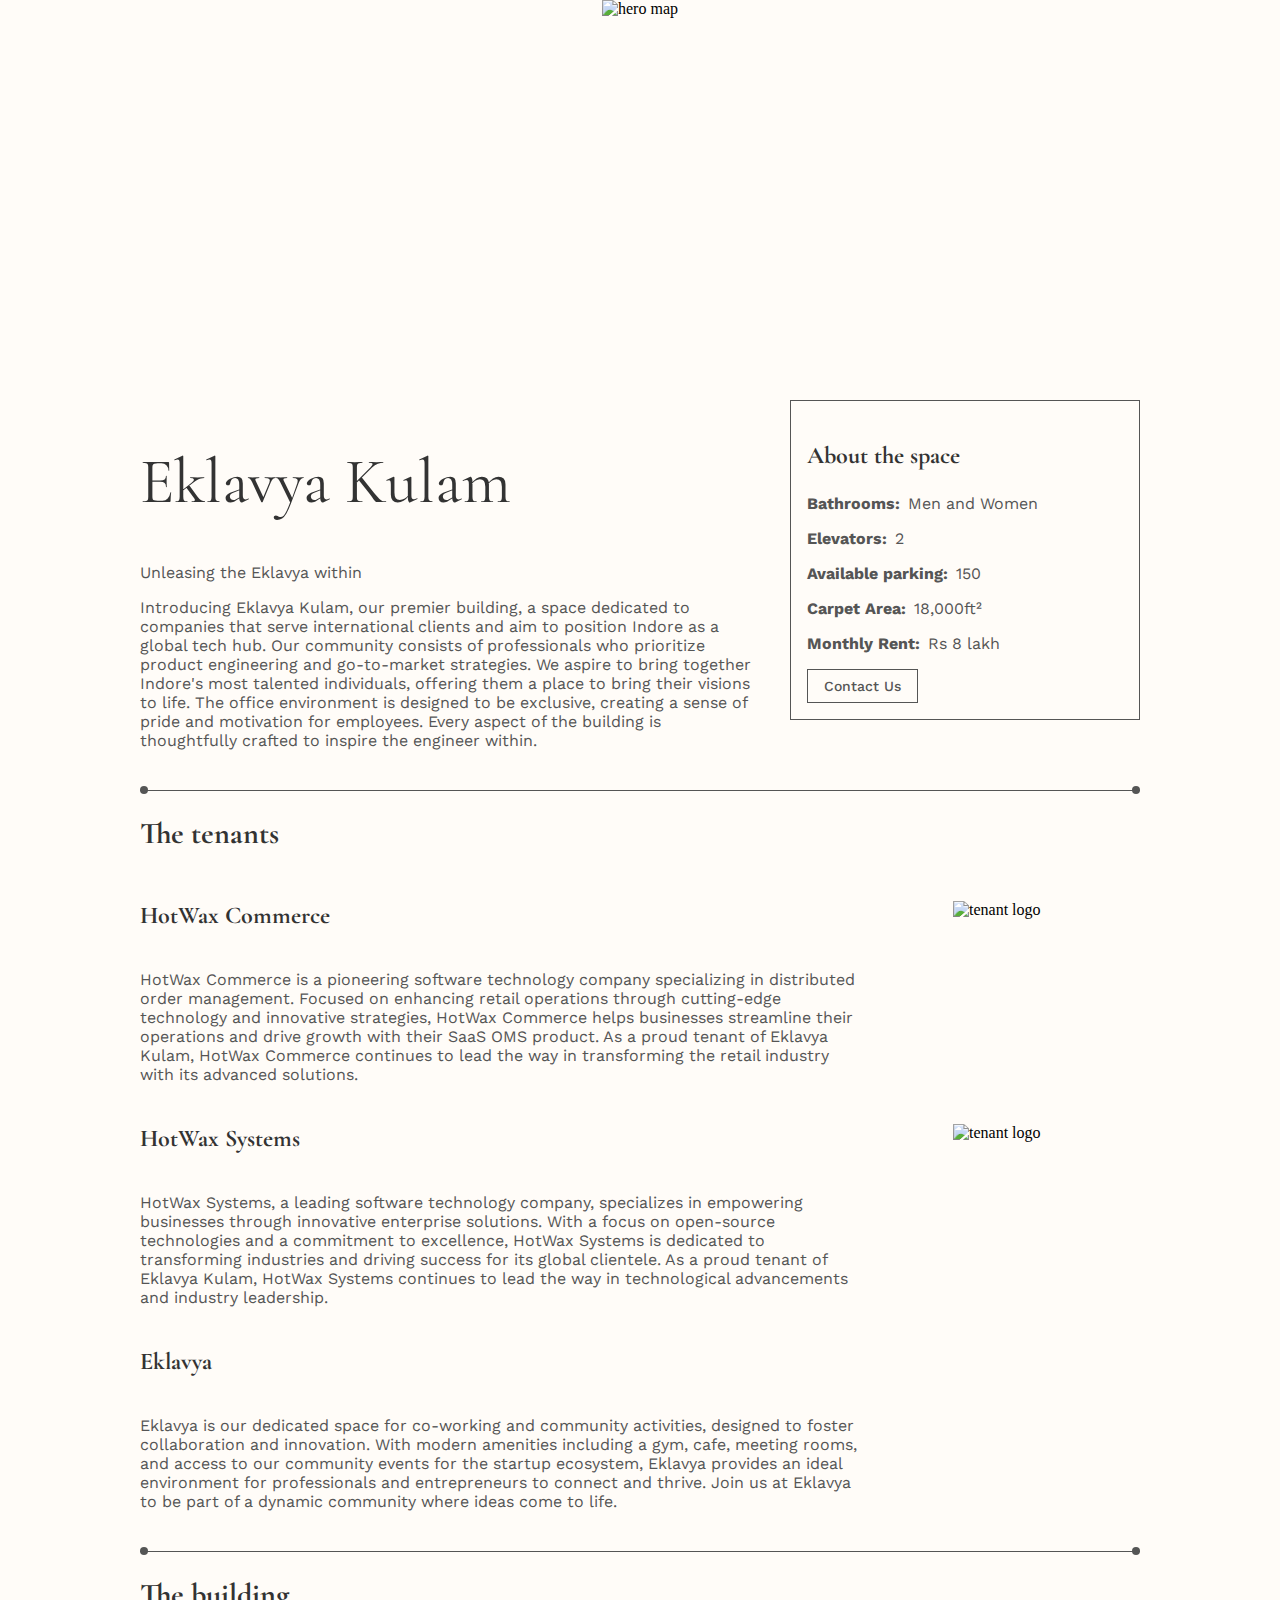
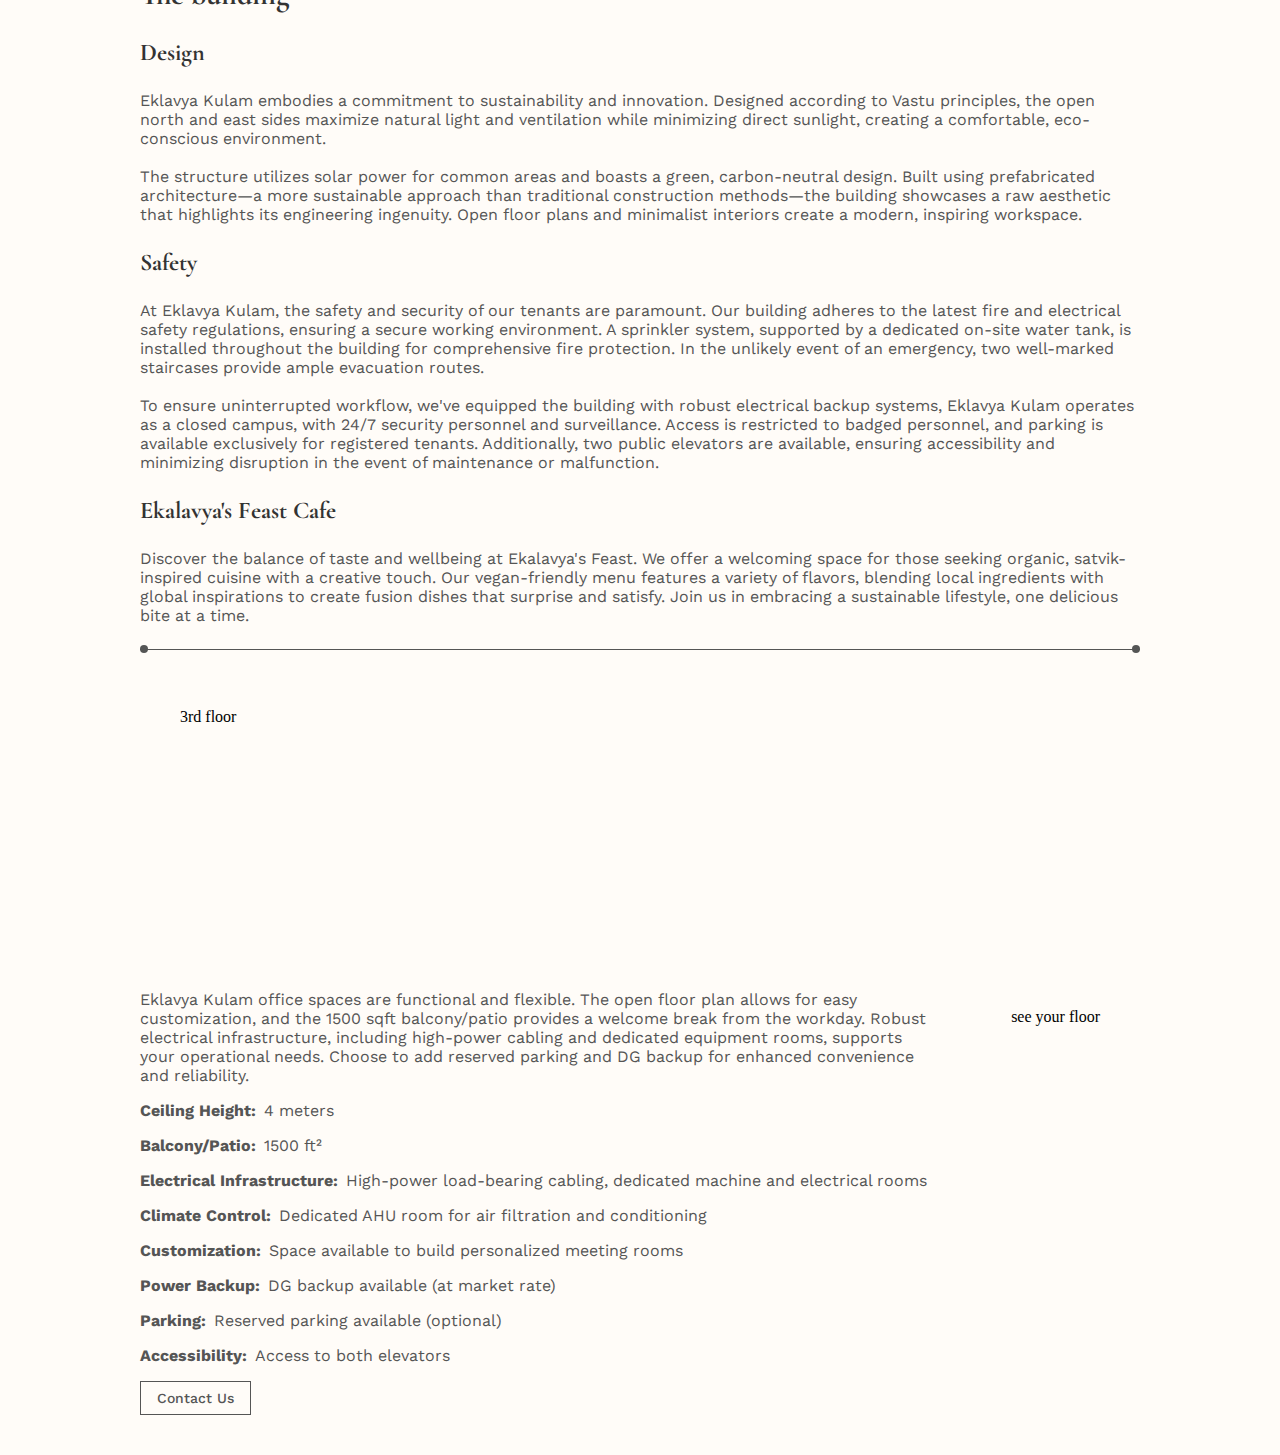
==== commit 2e283274: "change image file paths on HTML" ====
--- a/index/index.html
+++ b/index/index.html
@@ -17,7 +17,7 @@
   <main>
     <div class="intro">
       <div class="hero">
-        <img src="../assets/hero.svg" alt="hero map">
+        <img src="assets/hero.svg" alt="hero map">
       </div>
 
       <div id="gradiant"></div>
@@ -47,13 +47,13 @@
     <h2>The tenants</h2>
 
     <div class="tenant">
-      <img src="../assets/commerce_logo.png" alt="tenant logo">
+      <img src="assets/commerce_logo.png" alt="tenant logo">
       <h3>HotWax Commerce</h3>
       <p>HotWax Commerce is a pioneering software technology company specializing in distributed order management. Focused on enhancing retail operations through cutting-edge technology and innovative strategies, HotWax Commerce helps businesses streamline their operations and drive growth with their SaaS OMS product. As a proud tenant of Eklavya Kulam, HotWax Commerce continues to lead the way in transforming the retail industry with its advanced solutions.</p>
     </div>
 
     <div class="tenant">
-      <img src="../assets/systems_logo.png" alt="tenant logo">
+      <img src="assets/systems_logo.png" alt="tenant logo">
       <h3>HotWax Systems</h3>
       <p>HotWax Systems, a leading software technology company, specializes in empowering businesses through innovative enterprise solutions. With a focus on open-source technologies and a commitment to excellence, HotWax Systems is dedicated to transforming industries and driving success for its global clientele. As a proud tenant of Eklavya Kulam, HotWax Systems continues to lead the way in technological advancements and industry leadership.</p>
     </div>
